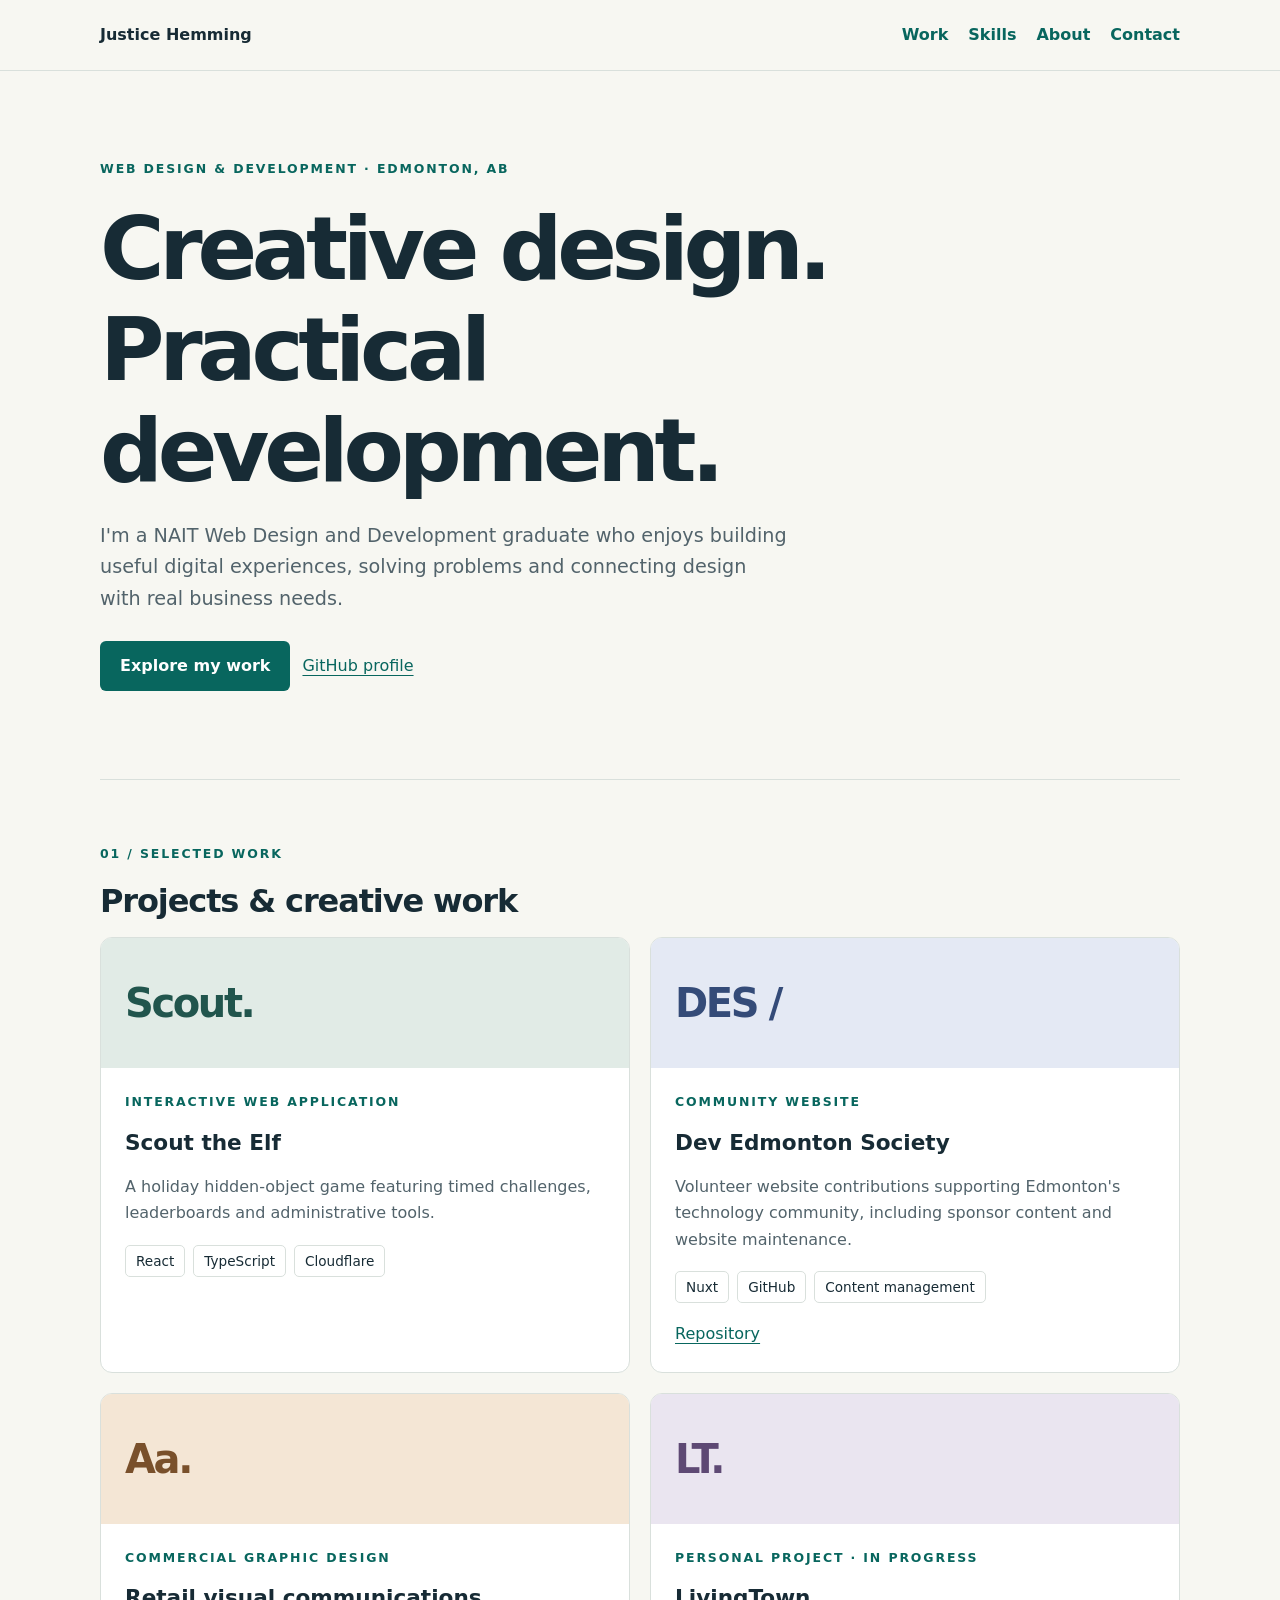
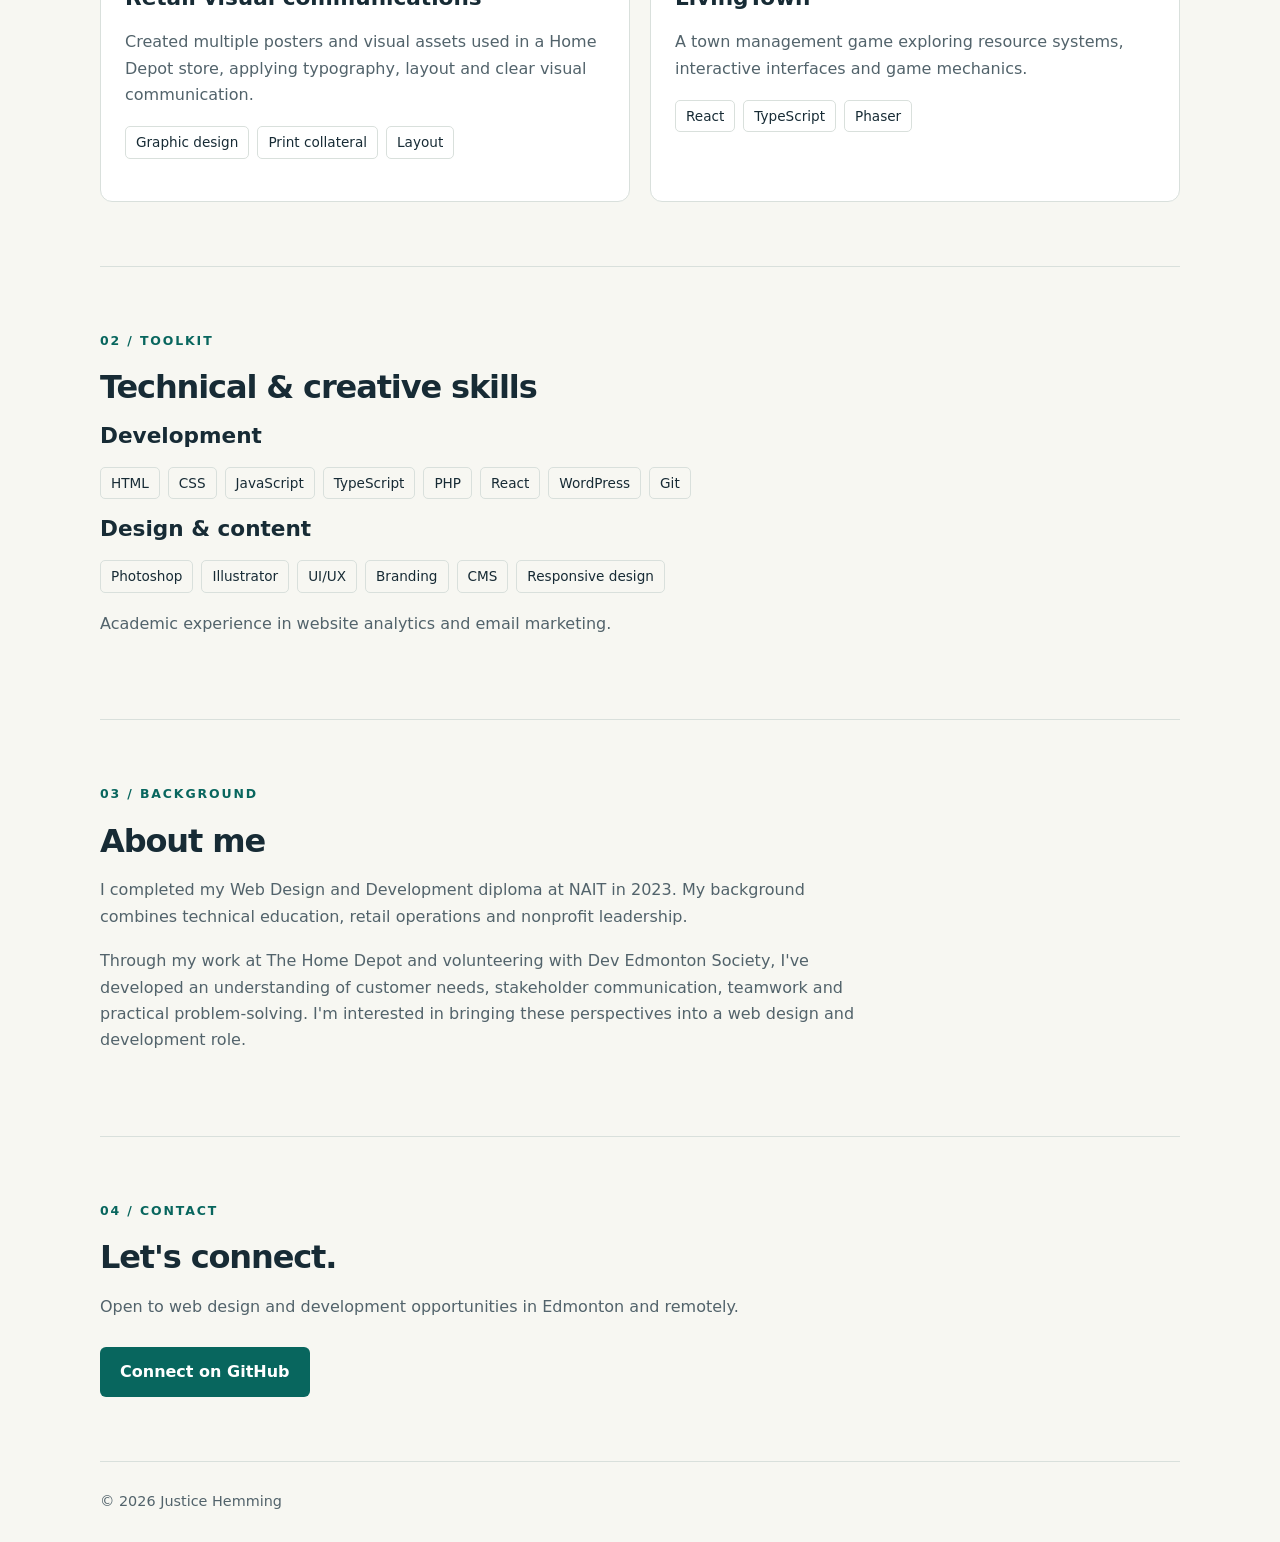
==== index.html @ 701ecdcd "Build responsive single-page portfolio" ====
<!doctype html>
<html lang="en-CA">
<head>
<meta charset="utf-8">
<meta name="viewport" content="width=device-width, initial-scale=1">
<meta name="description" content="Justice Hemming — web design, development and creative projects in Edmonton, Alberta.">
<title>Justice Hemming | Design & Development</title>
<style>
:root{color-scheme:light;--ink:#172b35;--muted:#52636b;--accent:#08665e;--paper:#f7f7f2;--line:#d9e0dc}*{box-sizing:border-box}html{scroll-behavior:smooth}body{margin:0;background:var(--paper);color:var(--ink);font:16px/1.65 system-ui,sans-serif}a{color:var(--accent);text-underline-offset:4px}a:focus-visible{outline:3px solid var(--accent);outline-offset:5px}.wrap{width:min(1080px,calc(100% - 40px));margin:auto}header{border-bottom:1px solid var(--line)}nav{display:flex;justify-content:space-between;align-items:center;gap:20px;flex-wrap:wrap;padding:22px 0}nav a{font-weight:650;text-decoration:none}nav div{display:flex;gap:20px;flex-wrap:wrap}.brand{color:var(--ink)}section{padding:64px 0;border-bottom:1px solid var(--line)}.hero{padding:88px 0}.eyebrow{font-size:.78rem;font-weight:750;letter-spacing:.15em;text-transform:uppercase;color:var(--accent)}h1,h2,h3{line-height:1.15;margin:0 0 18px}h1{font-size:clamp(2.8rem,7vw,5.5rem);letter-spacing:-.06em;max-width:850px}h2{font-size:2rem;letter-spacing:-.035em}h3{font-size:1.35rem}p{margin:0 0 18px;color:var(--muted)}.lead{font-size:1.2rem;max-width:690px}.button{display:inline-block;background:var(--accent);color:white;padding:12px 20px;border-radius:6px;text-decoration:none;font-weight:650;margin:8px 12px 0 0}.grid{display:grid;grid-template-columns:repeat(2,minmax(0,1fr));gap:20px}.project{background:white;border:1px solid var(--line);border-radius:12px;overflow:hidden}.visual{height:130px;display:flex;align-items:center;padding:24px;background:#e1ebe6;color:#21554d;font-size:2.5rem;font-weight:800;letter-spacing:-.06em}.project:nth-child(2) .visual{background:#e4e9f4;color:#344b78}.project:nth-child(3) .visual{background:#f4e6d5;color:#79502b}.project:nth-child(4) .visual{background:#eae5f0;color:#5e4974}.content{padding:24px}.tags{display:flex;flex-wrap:wrap;gap:8px;list-style:none;padding:0;margin:18px 0}.tags li{border:1px solid var(--line);border-radius:5px;padding:4px 10px;font-size:.85rem}.about{max-width:760px}footer{padding:28px 0;color:var(--muted);font-size:.9rem}.skip{position:absolute;left:10px;top:-100px;background:white;padding:10px}.skip:focus{top:10px}@media(max-width:650px){.grid{grid-template-columns:1fr}section{padding:42px 0}.hero{padding:56px 0}}@media(prefers-reduced-motion:reduce){html{scroll-behavior:auto}}
</style>
</head>
<body>
<a class="skip" href="#main">Skip to content</a>
<header><nav class="wrap" aria-label="Main navigation"><a class="brand" href="#">Justice Hemming</a><div><a href="#work">Work</a><a href="#skills">Skills</a><a href="#about">About</a><a href="#contact">Contact</a></div></nav></header>
<main id="main" class="wrap">
<section class="hero"><p class="eyebrow">Web design &amp; development · Edmonton, AB</p><h1>Creative design.<br>Practical development.</h1><p class="lead">I'm a NAIT Web Design and Development graduate who enjoys building useful digital experiences, solving problems and connecting design with real business needs.</p><a class="button" href="#work">Explore my work</a><a href="https://github.com/Jhemming93">GitHub profile</a></section>
<section id="work"><p class="eyebrow">01 / Selected work</p><h2>Projects &amp; creative work</h2><div class="grid">
<article class="project"><div class="visual" aria-hidden="true">Scout.</div><div class="content"><p class="eyebrow">Interactive web application</p><h3>Scout the Elf</h3><p>A holiday hidden-object game featuring timed challenges, leaderboards and administrative tools.</p><ul class="tags"><li>React</li><li>TypeScript</li><li>Cloudflare</li></ul></div></article>
<article class="project"><div class="visual" aria-hidden="true">DES /</div><div class="content"><p class="eyebrow">Community website</p><h3>Dev Edmonton Society</h3><p>Volunteer website contributions supporting Edmonton's technology community, including sponsor content and website maintenance.</p><ul class="tags"><li>Nuxt</li><li>GitHub</li><li>Content management</li></ul><a href="https://github.com/Jhemming93/DES-Website">Repository</a></div></article>
<article class="project"><div class="visual" aria-hidden="true">Aa.</div><div class="content"><p class="eyebrow">Commercial graphic design</p><h3>Retail visual communications</h3><p>Created multiple posters and visual assets used in a Home Depot store, applying typography, layout and clear visual communication.</p><ul class="tags"><li>Graphic design</li><li>Print collateral</li><li>Layout</li></ul></div></article>
<article class="project"><div class="visual" aria-hidden="true">LT.</div><div class="content"><p class="eyebrow">Personal project · In progress</p><h3>LivingTown</h3><p>A town management game exploring resource systems, interactive interfaces and game mechanics.</p><ul class="tags"><li>React</li><li>TypeScript</li><li>Phaser</li></ul></div></article>
</div></section>
<section id="skills"><p class="eyebrow">02 / Toolkit</p><h2>Technical &amp; creative skills</h2><h3>Development</h3><ul class="tags"><li>HTML</li><li>CSS</li><li>JavaScript</li><li>TypeScript</li><li>PHP</li><li>React</li><li>WordPress</li><li>Git</li></ul><h3>Design &amp; content</h3><ul class="tags"><li>Photoshop</li><li>Illustrator</li><li>UI/UX</li><li>Branding</li><li>CMS</li><li>Responsive design</li></ul><p>Academic experience in website analytics and email marketing.</p></section>
<section id="about"><p class="eyebrow">03 / Background</p><h2>About me</h2><div class="about"><p>I completed my Web Design and Development diploma at NAIT in 2023. My background combines technical education, retail operations and nonprofit leadership.</p><p>Through my work at The Home Depot and volunteering with Dev Edmonton Society, I've developed an understanding of customer needs, stakeholder communication, teamwork and practical problem-solving. I'm interested in bringing these perspectives into a web design and development role.</p></div></section>
<section id="contact"><p class="eyebrow">04 / Contact</p><h2>Let's connect.</h2><p>Open to web design and development opportunities in Edmonton and remotely.</p><a class="button" href="https://github.com/Jhemming93">Connect on GitHub</a></section>
</main><footer class="wrap">© 2026 Justice Hemming</footer>
</body></html>
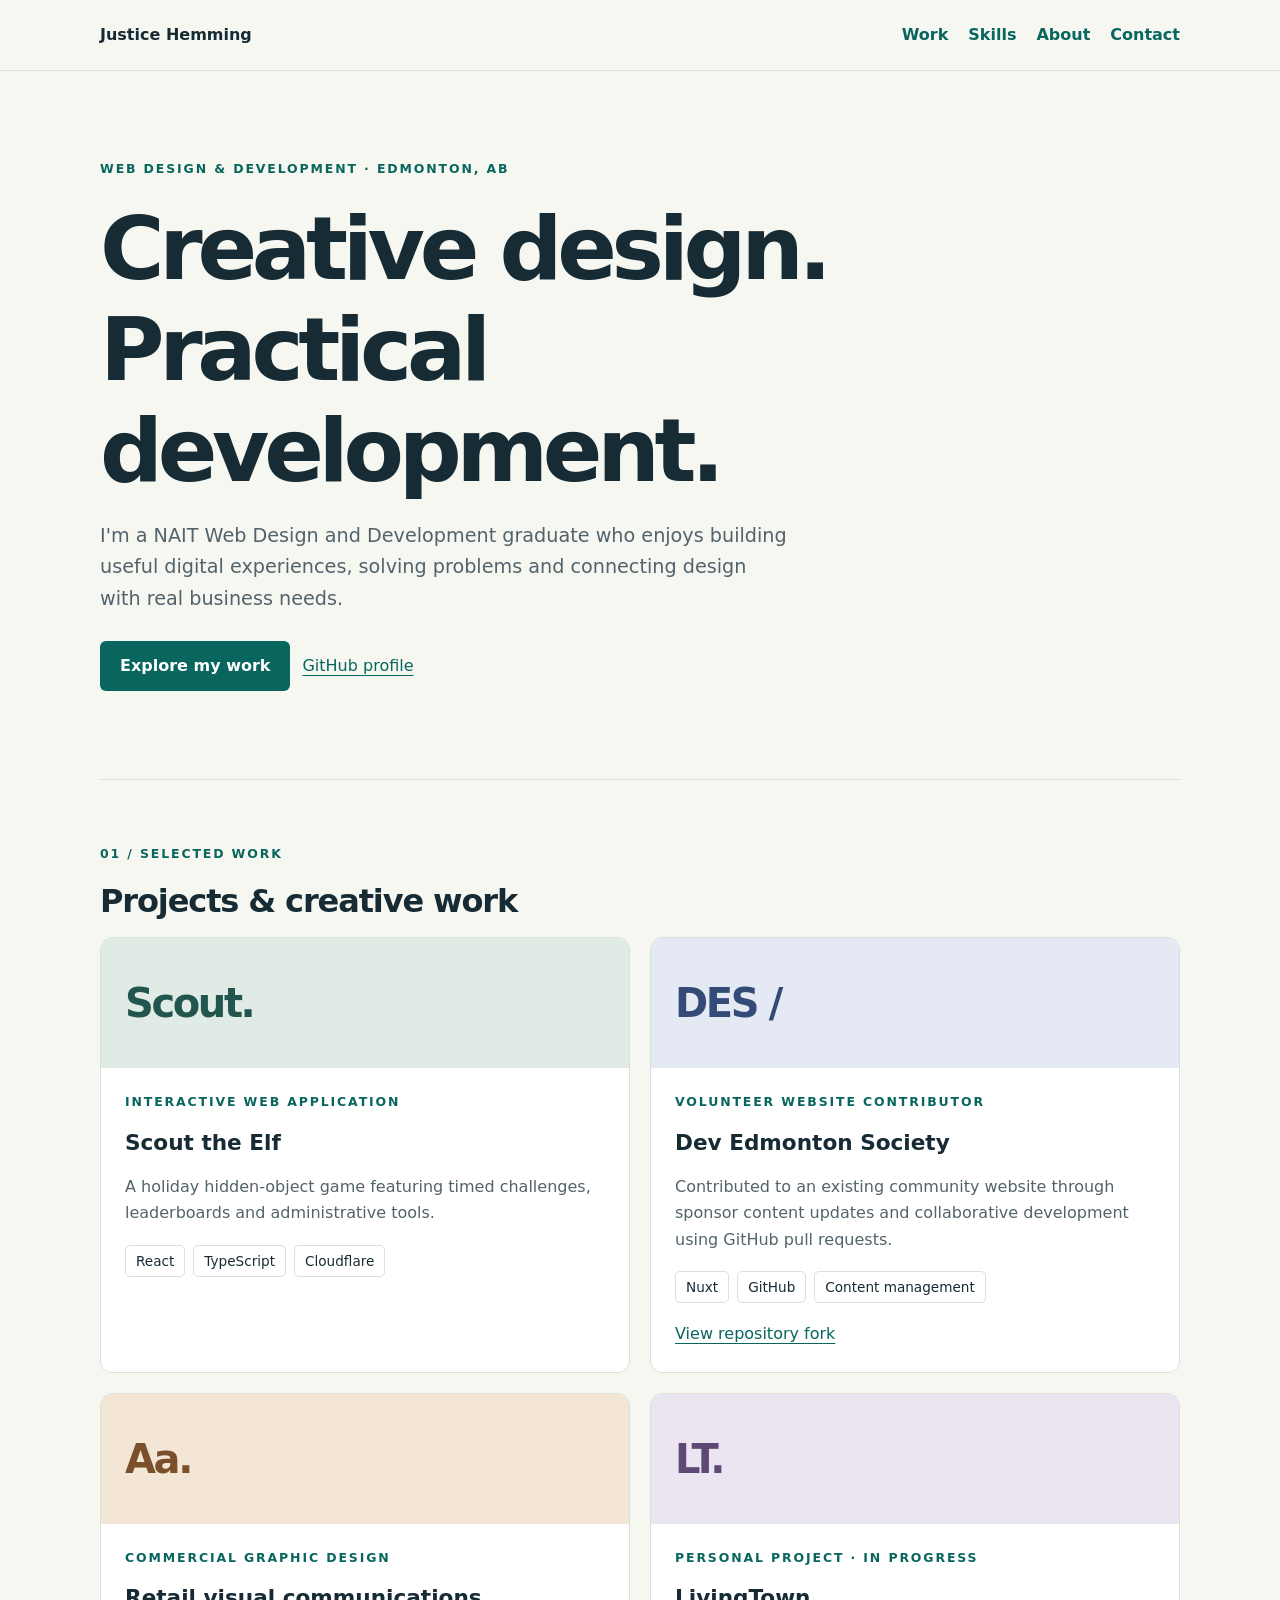
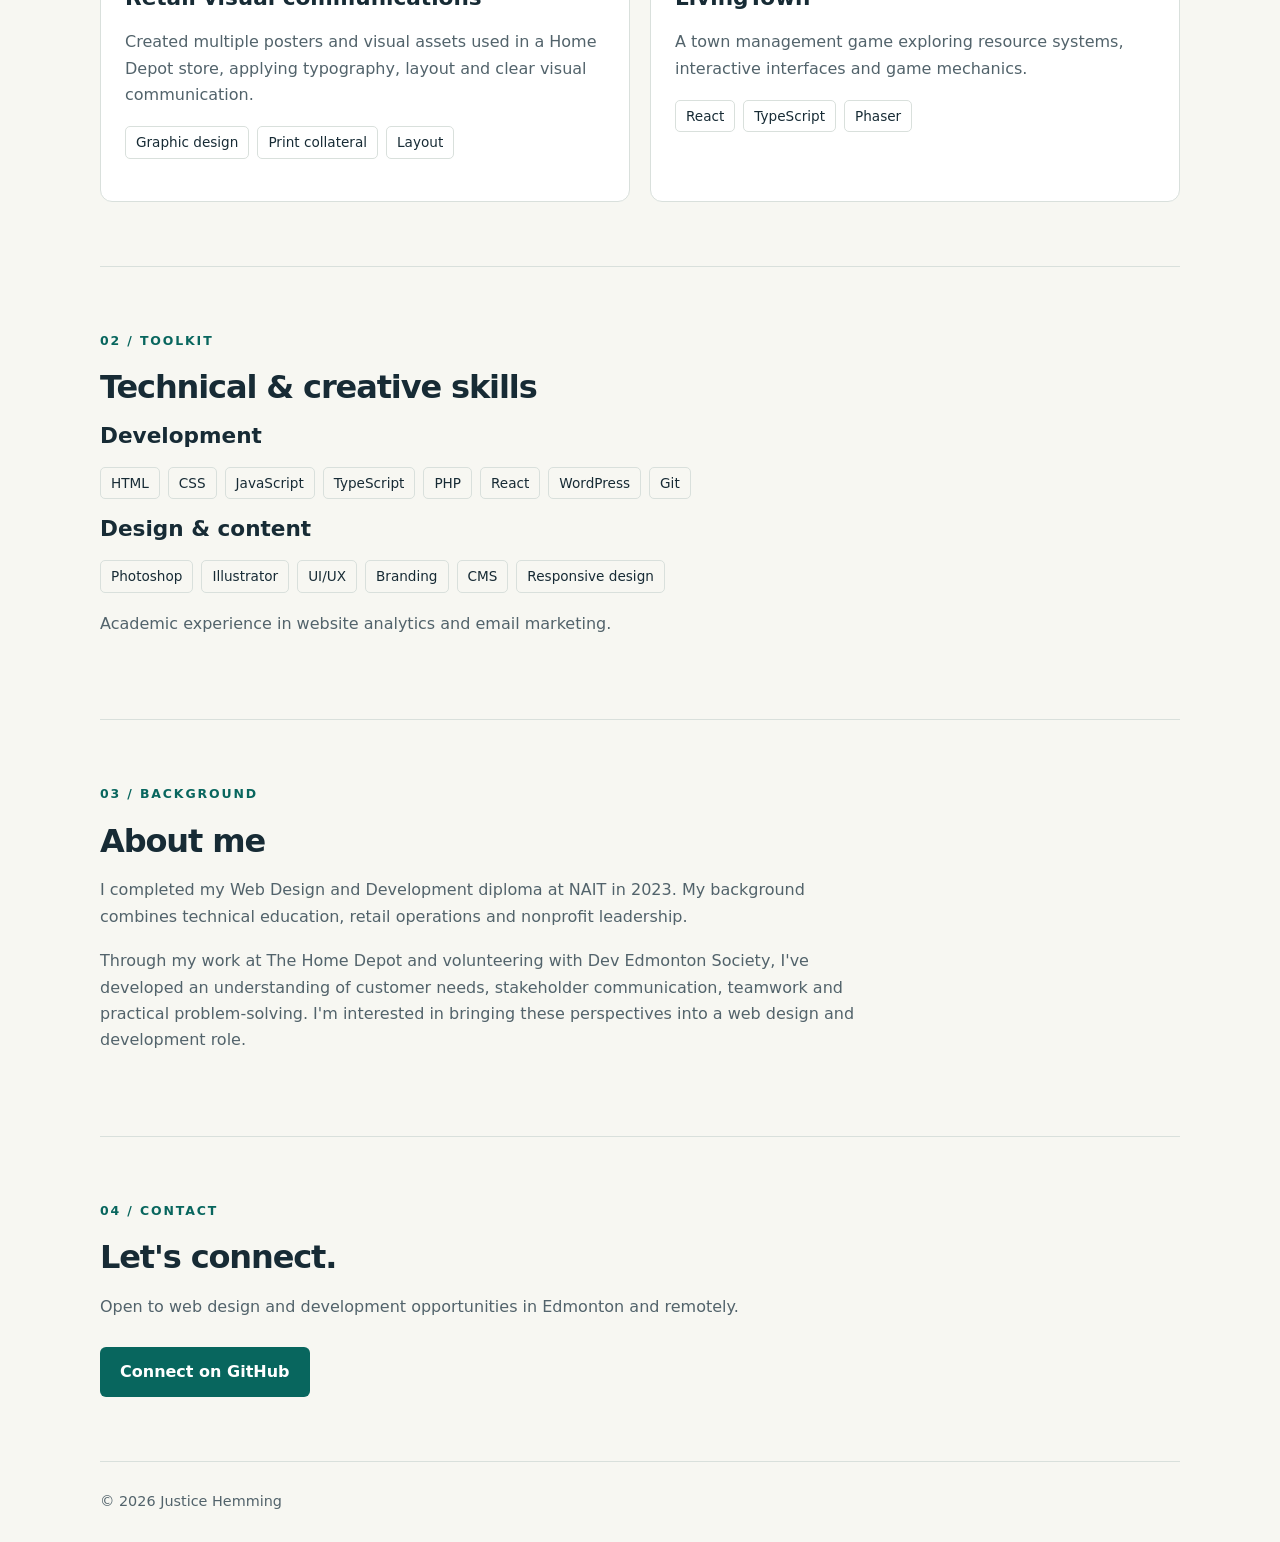
==== commit 960af397: "Clarify DES contributor role" ====
--- a/index.html
+++ b/index.html
@@ -16,7 +16,7 @@
 <section class="hero"><p class="eyebrow">Web design &amp; development · Edmonton, AB</p><h1>Creative design.<br>Practical development.</h1><p class="lead">I'm a NAIT Web Design and Development graduate who enjoys building useful digital experiences, solving problems and connecting design with real business needs.</p><a class="button" href="#work">Explore my work</a><a href="https://github.com/Jhemming93">GitHub profile</a></section>
 <section id="work"><p class="eyebrow">01 / Selected work</p><h2>Projects &amp; creative work</h2><div class="grid">
 <article class="project"><div class="visual" aria-hidden="true">Scout.</div><div class="content"><p class="eyebrow">Interactive web application</p><h3>Scout the Elf</h3><p>A holiday hidden-object game featuring timed challenges, leaderboards and administrative tools.</p><ul class="tags"><li>React</li><li>TypeScript</li><li>Cloudflare</li></ul></div></article>
-<article class="project"><div class="visual" aria-hidden="true">DES /</div><div class="content"><p class="eyebrow">Community website</p><h3>Dev Edmonton Society</h3><p>Volunteer website contributions supporting Edmonton's technology community, including sponsor content and website maintenance.</p><ul class="tags"><li>Nuxt</li><li>GitHub</li><li>Content management</li></ul><a href="https://github.com/Jhemming93/DES-Website">Repository</a></div></article>
+<article class="project"><div class="visual" aria-hidden="true">DES /</div><div class="content"><p class="eyebrow">Volunteer website contributor</p><h3>Dev Edmonton Society</h3><p>Contributed to an existing community website through sponsor content updates and collaborative development using GitHub pull requests.</p><ul class="tags"><li>Nuxt</li><li>GitHub</li><li>Content management</li></ul><a href="https://github.com/Jhemming93/DES-Website">View repository fork</a></div></article>
 <article class="project"><div class="visual" aria-hidden="true">Aa.</div><div class="content"><p class="eyebrow">Commercial graphic design</p><h3>Retail visual communications</h3><p>Created multiple posters and visual assets used in a Home Depot store, applying typography, layout and clear visual communication.</p><ul class="tags"><li>Graphic design</li><li>Print collateral</li><li>Layout</li></ul></div></article>
 <article class="project"><div class="visual" aria-hidden="true">LT.</div><div class="content"><p class="eyebrow">Personal project · In progress</p><h3>LivingTown</h3><p>A town management game exploring resource systems, interactive interfaces and game mechanics.</p><ul class="tags"><li>React</li><li>TypeScript</li><li>Phaser</li></ul></div></article>
 </div></section>
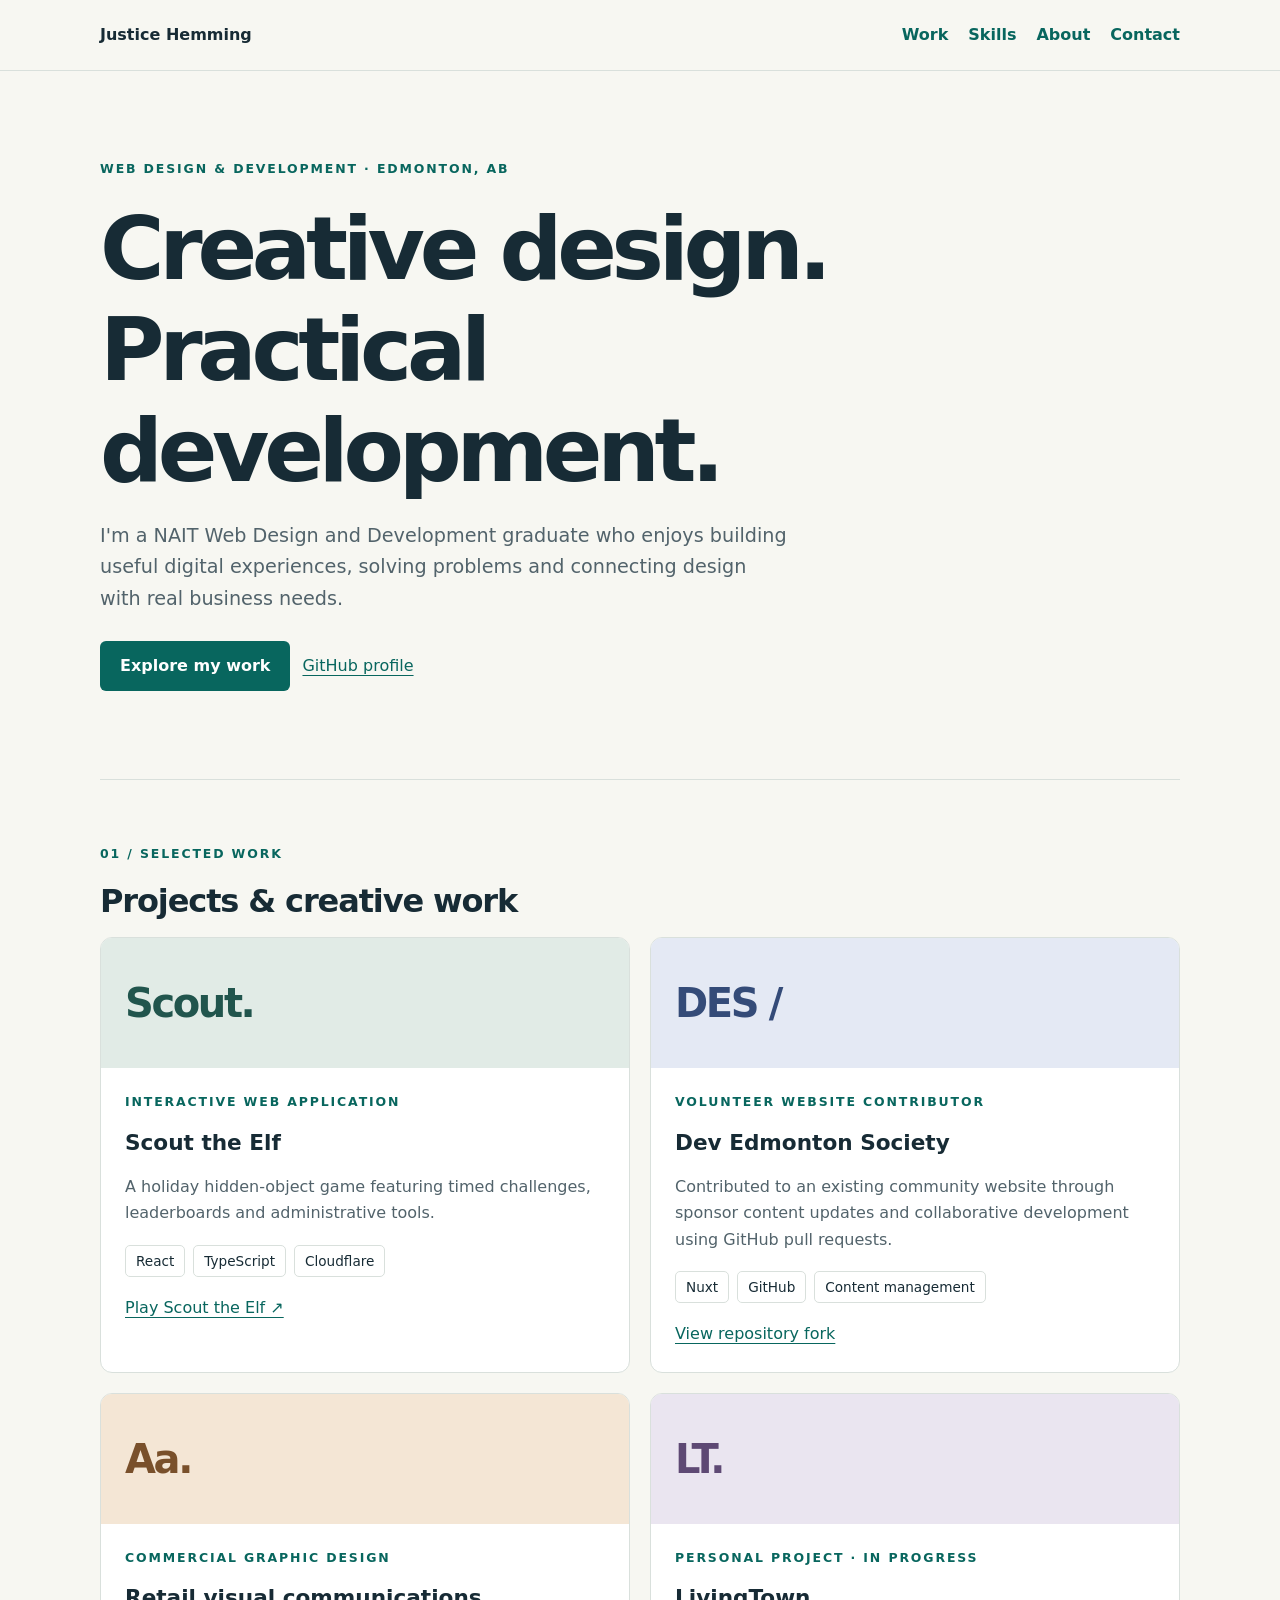
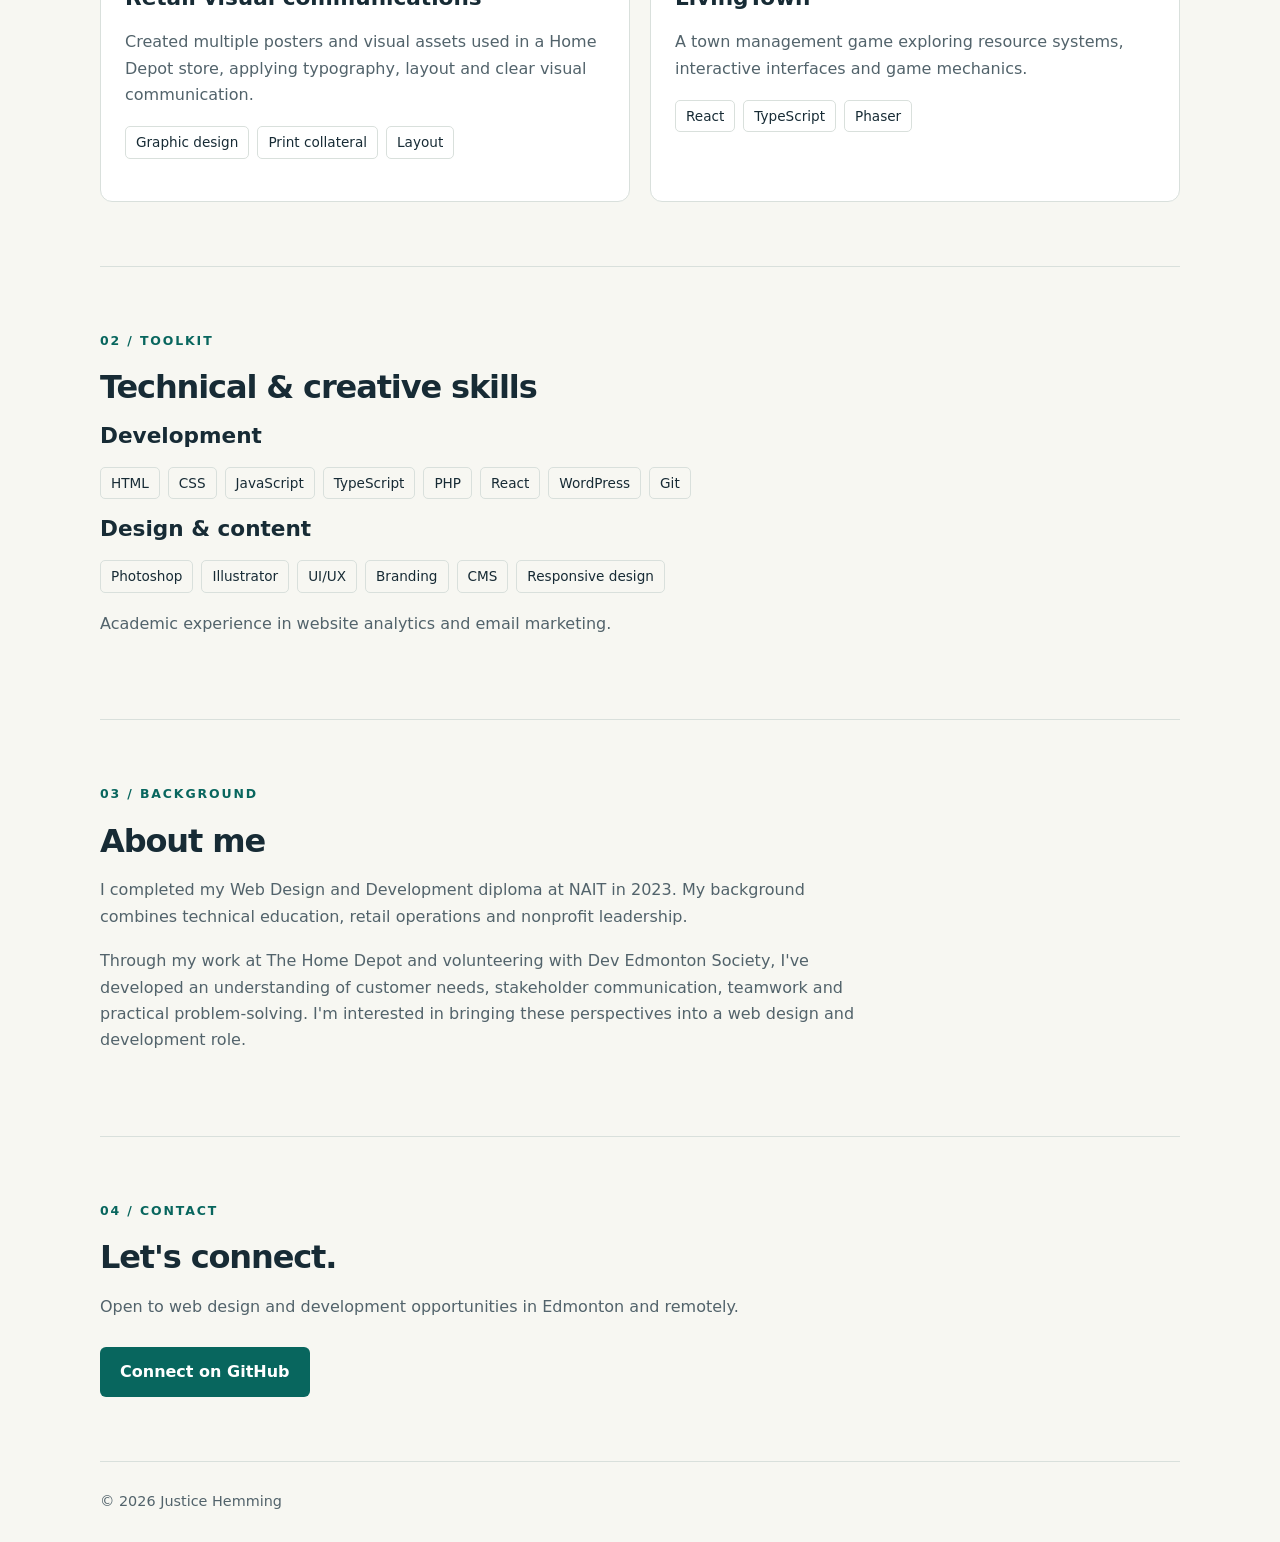
==== commit 74181c75: "Add live Scout the Elf project link" ====
--- a/index.html
+++ b/index.html
@@ -15,7 +15,7 @@
 <main id="main" class="wrap">
 <section class="hero"><p class="eyebrow">Web design &amp; development · Edmonton, AB</p><h1>Creative design.<br>Practical development.</h1><p class="lead">I'm a NAIT Web Design and Development graduate who enjoys building useful digital experiences, solving problems and connecting design with real business needs.</p><a class="button" href="#work">Explore my work</a><a href="https://github.com/Jhemming93">GitHub profile</a></section>
 <section id="work"><p class="eyebrow">01 / Selected work</p><h2>Projects &amp; creative work</h2><div class="grid">
-<article class="project"><div class="visual" aria-hidden="true">Scout.</div><div class="content"><p class="eyebrow">Interactive web application</p><h3>Scout the Elf</h3><p>A holiday hidden-object game featuring timed challenges, leaderboards and administrative tools.</p><ul class="tags"><li>React</li><li>TypeScript</li><li>Cloudflare</li></ul></div></article>
+<article class="project"><div class="visual" aria-hidden="true">Scout.</div><div class="content"><p class="eyebrow">Interactive web application</p><h3>Scout the Elf</h3><p>A holiday hidden-object game featuring timed challenges, leaderboards and administrative tools.</p><ul class="tags"><li>React</li><li>TypeScript</li><li>Cloudflare</li></ul><a href="https://scoutfinder.enigmacyptic.workers.dev/">Play Scout the Elf ↗</a></div></article>
 <article class="project"><div class="visual" aria-hidden="true">DES /</div><div class="content"><p class="eyebrow">Volunteer website contributor</p><h3>Dev Edmonton Society</h3><p>Contributed to an existing community website through sponsor content updates and collaborative development using GitHub pull requests.</p><ul class="tags"><li>Nuxt</li><li>GitHub</li><li>Content management</li></ul><a href="https://github.com/Jhemming93/DES-Website">View repository fork</a></div></article>
 <article class="project"><div class="visual" aria-hidden="true">Aa.</div><div class="content"><p class="eyebrow">Commercial graphic design</p><h3>Retail visual communications</h3><p>Created multiple posters and visual assets used in a Home Depot store, applying typography, layout and clear visual communication.</p><ul class="tags"><li>Graphic design</li><li>Print collateral</li><li>Layout</li></ul></div></article>
 <article class="project"><div class="visual" aria-hidden="true">LT.</div><div class="content"><p class="eyebrow">Personal project · In progress</p><h3>LivingTown</h3><p>A town management game exploring resource systems, interactive interfaces and game mechanics.</p><ul class="tags"><li>React</li><li>TypeScript</li><li>Phaser</li></ul></div></article>
